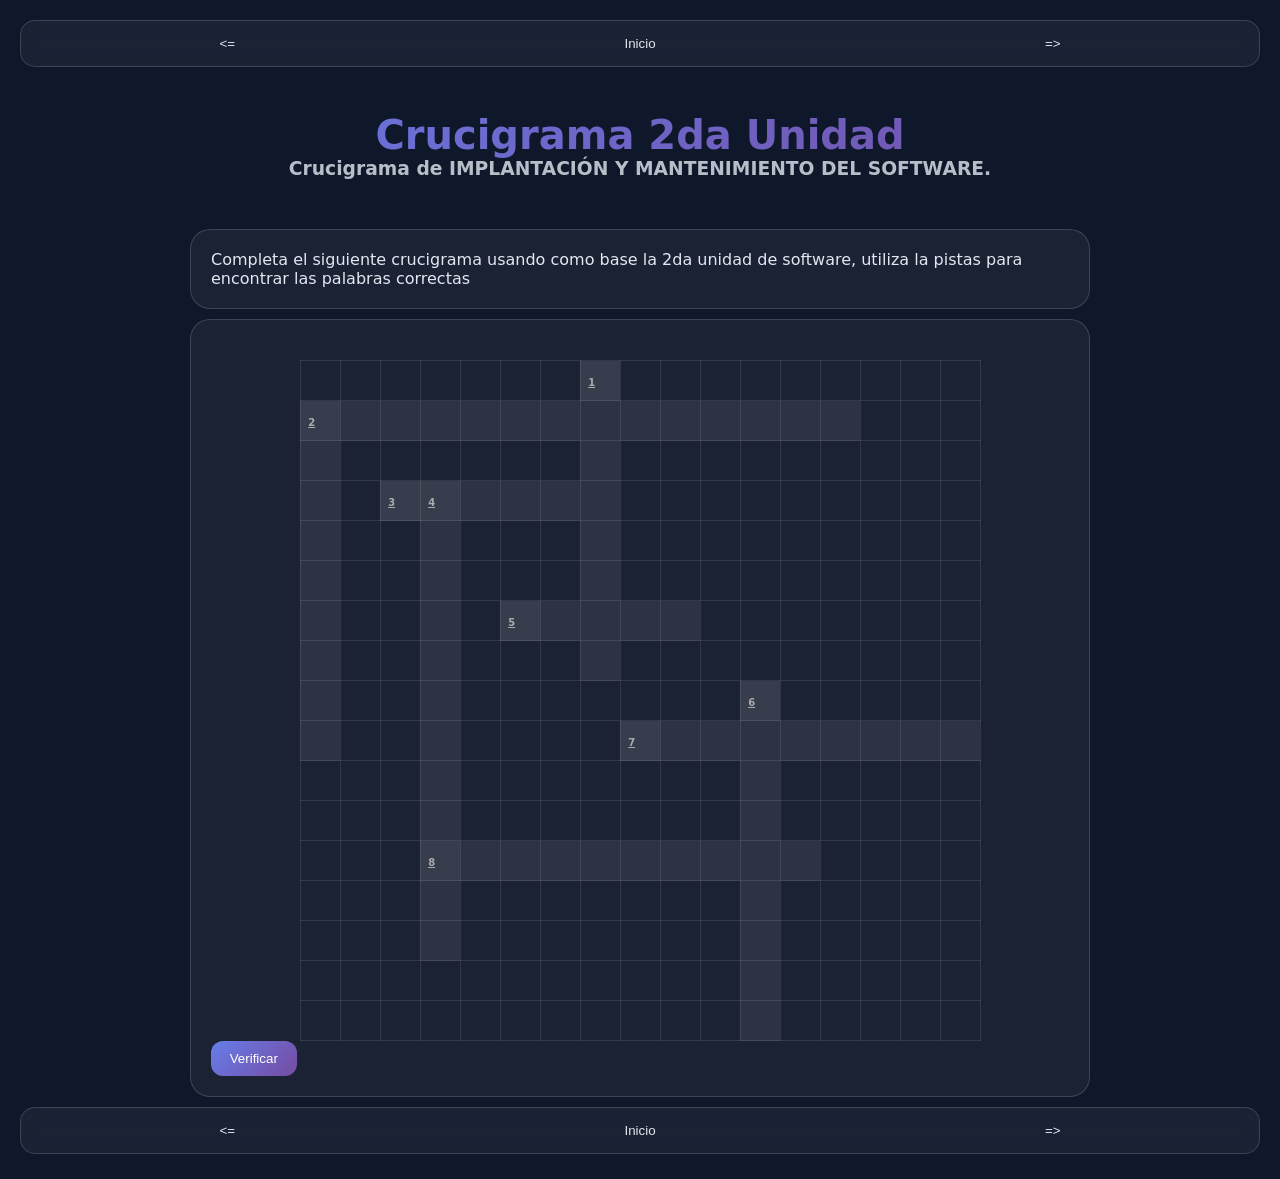
==== Crucigrama2daUnidad.htm @ ae8959f2 "Principales Pagina" ====
<!DOCTYPE html>
<html xmlns="http://www.w3.org/1999/xhtml" lang="en" xml:lang="en" prefix="dc: http://purl.org/dc/elements/1.1/">
<head><meta name="author" content="Created with Hot Potatoes by Half-Baked Software, registered to Jose."/><meta name="keywords" content="Hot Potatoes, Hot Potatoes, Half-Baked Software, Windows, University of Victoria"/>
<meta http-equiv="Content-Type" content="text/html; charset=UTF-8"/>

<meta name="dc:creator" content="Jose" />
<meta name="dc:title" content="Crucigrama 2da Unidad" />
<meta name="viewport" content="width=device-width, initial-scale=1.0">


<title>
Crucigrama 2da Unidad
</title>

<!-- Made with executable version 7.0 Release 3 Build 0 -->

<!-- The following insertion allows you to add your own code directly to this head tag from the configuration screen -->



<style>
:root {
    --primary: linear-gradient(135deg, #667eea, #764ba2);
    --bg: #0f172a;
    --glass: rgba(255,255,255,0.05);
    --border: rgba(255,255,255,0.15);
    --text: #e2e8f0;
}

/* BASE */

*{
    margin:0;
    padding:0;
    box-sizing:border-box;
}

body{
    font-family: system-ui;
    background: var(--bg);
    color: var(--text);
    padding:20px;
}
/* TITULOS */
.Titles {
    text-align: center;
    padding: 40px 20px;
}

.ExerciseTitle {
    font-size: 2.5rem;
    background: var(--primary);
    -webkit-background-clip: text;
    -webkit-text-fill-color: transparent;
}

.ExerciseSubtitle {
    opacity: 0.8;
}

/* CONTENEDORES */
.StdDiv, .ExerciseContainer {
    background: var(--glass);
    border: 1px solid var(--border);
    border-radius: 20px;
    padding: 20px;
    margin: 10px auto;
    width: 95%;
    max-width: 900px;
}

/* GRID */
table.CrosswordGrid {
    margin: auto;
    border-collapse: collapse;
    background: transparent;
}

table.CrosswordGrid td {
    width: 40px;
    height: 40px;
    text-align: center;
    font-weight: bold;
    border: 1px solid rgba(255,255,255,0.1);
}

/* CELDAS */
.LetterOnlyCell {
    background: rgba(255,255,255,0.08);
    color: white;
}

.BlankCell {
    background: transparent;
}

.NumLetterCell {
    background: rgba(255,255,255,0.12);
    cursor: pointer;
}

/* NUMEROS */
.GridNum {
    font-size: 10px;
    color: #aaa;
}

/* BOTONES */
.FuncButton {
    background: var(--primary);
    border: none;
    border-radius: 12px;
    padding: 10px 15px;
    color: white;
    cursor: pointer;
    transition: .3s;
}

.FuncButton:hover {
    transform: scale(1.05);
    opacity: 0.9;
}

/* NAVBAR */

.NavButtonBar{
    background: var(--glass);
    border:1px solid var(--border);
    border-radius:15px;
    backdrop-filter: blur(10px);
    display:flex;
    justify-content:space-between;
    gap:10px;
    padding:5px;
    margin-bottom:5px;
}

.NavButton{
    flex:1;
    padding:10px;
    border-radius:10px;
    border:none;
    background: transparent;
    color: var(--text);
    cursor:pointer;
    transition:.3s;
}

.NavButton:hover{
    background: var(--primary);
}
/* INPUT */
input {
    background: rgba(255,255,255,0.1);
    border: none;
    border-radius: 10px;
    padding: 8px;
    color: white;
}


/* FEEDBACK */
.Feedback{
    position: fixed;
    top: 50%;
    left: 50%;
    transform: translate(-50%, -50%);
    
    width: 90%;
    max-width: 400px;
    padding: 20px;
    border-radius: 20px;
    
    background:#0f172a;
    border: 1px solid var(--border);
        
    text-align: center;
    display: none;
    z-index: 999;
}

/* CLUES */
#ClueEntry {
    margin-bottom: 20px;
    font-size: 1.1rem;
}

.NumLetterCell:hover,
.LetterOnlyCell:hover {
    background: rgba(102,126,234,0.25);
    transform: scale(1.05);
    transition: 0.2s;
}

.NumLetterCell.active {
    outline: 2px solid #667eea;
    background: rgba(102,126,234,0.35);
}
</style>

<script>


<!--

function FocusAButton(){
	if (document.getElementById('CheckButton1') != null){
		document.getElementById('CheckButton1').focus();
	}
	else{
		if (document.getElementById('CheckButton2') != null){
			document.getElementById('CheckButton2').focus();
		}
		else{
			document.getElementsByTagName('button')[0].focus();
		}
	}
}



var topZ = 1000;

function ShowMessage(Feedback){
	var Output = Feedback + '<br /><br />';
	document.getElementById('FeedbackContent').innerHTML = Output;
	var FDiv = document.getElementById('FeedbackDiv');
	topZ++;
	FDiv.style.zIndex = topZ;
	FDiv.style.top = TopSettingWithScrollOffset(30) + 'px';

	FDiv.style.display = 'block';

	ShowElements(false, 'input');
	ShowElements(false, 'select');
	ShowElements(false, 'object');
	ShowElements(true, 'object', 'FeedbackContent');

	setTimeout("document.getElementById('FeedbackOKButton').focus()", 50);
	

}

function ShowElements(Show, TagName, ContainerToReverse){

	TopNode = document.getElementById(ContainerToReverse);
	var Els;
	if (TopNode != null) {
		Els = TopNode.getElementsByTagName(TagName);
	} else {
		Els = document.getElementsByTagName(TagName);
	}

	for (var i=0; i<Els.length; i++){
		if (TagName == "object") {
			//manipulate object elements in all browsers
			if (Show == true){
				Els[i].style.visibility = 'visible';
			}
			else{
				Els[i].style.visibility = 'hidden';
			}
		} 
	}
}



function HideFeedback(){
	document.getElementById('FeedbackDiv').style.display = 'none';
	ShowElements(true, 'input');
	ShowElements(true, 'select');
	ShowElements(true, 'object');
}



function PageDim(){

	this.W = 600;
	this.H = 400;
	this.W = document.getElementsByTagName('body')[0].offsetWidth;
	this.H = document.getElementsByTagName('body')[0].offsetHeight;
}

var pg = null;

function GetPageXY(El) {
	var XY = {x: 0, y: 0};
	while(El){
		XY.x += El.offsetLeft;
		XY.y += El.offsetTop;
		El = El.offsetParent;
	}
	return XY;
}

function GetScrollTop(){
	if (typeof(window.pageYOffset) == 'number'){
		return window.pageYOffset;
	}
	else{
		if ((document.body)&&(document.body.scrollTop)){
			return document.body.scrollTop;
		}
		else{
			if ((document.documentElement)&&(document.documentElement.scrollTop)){
				return document.documentElement.scrollTop;
			}
			else{
				return 0;
			}
		}
	}
}

function GetViewportHeight(){
	if (typeof window.innerHeight != 'undefined'){
		return window.innerHeight;
	}
	else{
		if (((typeof document.documentElement != 'undefined')&&(typeof document.documentElement.clientHeight !=
     'undefined'))&&(document.documentElement.clientHeight != 0)){
			return document.documentElement.clientHeight;
		}
		else{
			return document.getElementsByTagName('body')[0].clientHeight;
		}
	}
}

function TopSettingWithScrollOffset(TopPercent){
	var T = Math.floor(GetViewportHeight() * (TopPercent/100));
	return GetScrollTop() + T; 
}

//CODE FOR AVOIDING LOSS OF DATA WHEN BACKSPACE KEY INVOKES history.back()
var InTextBox = false;

function SuppressBackspace(e){ 
	if (InTextBox == true){return;}
	thisKey = e.keyCode;

	var Suppress = false;

	if (thisKey == 8) {
		Suppress = true;
		e.preventDefault();
	}
}

window.addEventListener('keypress',SuppressBackspace,false);

function ReduceItems(InArray, ReduceToSize){
	var ItemToDump=0;
	var j=0;
	while (InArray.length > ReduceToSize){
		ItemToDump = Math.floor(InArray.length*Math.random());
		InArray.splice(ItemToDump, 1);
	}
}

function Shuffle(InArray){
	var Num;
	var Temp = new Array();
	var Len = InArray.length;

	var j = Len;

	for (var i=0; i<Len; i++){
		Temp[i] = InArray[i];
	}

	for (i=0; i<Len; i++){
		Num = Math.floor(j  *  Math.random());
		InArray[i] = Temp[Num];

		for (var k=Num; k < (j-1); k++) {
			Temp[k] = Temp[k+1];
		}
		j--;
	}
	return InArray;
}

function WriteToInstructions(Feedback) {
	document.getElementById('InstructionsDiv').innerHTML = Feedback;

}




function EscapeDoubleQuotes(InString){
	return InString.replace(/"/g, '&quot;')
}

function TrimString(InString){
        var x = 0;

        if (InString.length != 0) {
                while ((InString.charAt(InString.length - 1) == '\u0020') || (InString.charAt(InString.length - 1) == '\u000A') || (InString.charAt(InString.length - 1) == '\u000D')){
                        InString = InString.substring(0, InString.length - 1)
                }

                while ((InString.charAt(0) == '\u0020') || (InString.charAt(0) == '\u000A') || (InString.charAt(0) == '\u000D')){
                        InString = InString.substring(1, InString.length)
                }

                while (InString.indexOf('  ') != -1) {
                        x = InString.indexOf('  ')
                        InString = InString.substring(0, x) + InString.substring(x+1, InString.length)
                 }

                return InString;
        }

        else {
                return '';
        }
}

function FindLongest(InArray){
	if (InArray.length < 1){return -1;}

	var Longest = 0;
	for (var i=1; i<InArray.length; i++){
		if (InArray[i].length > InArray[Longest].length){
			Longest = i;
		}
	}
	return Longest;
}

//SELECTION OBJECT FOR TYPING WITH KEYPAD
var selObj = null;
            
SelObj = function(box){
	this.box = box;
	this.selStart = this.box.selectionStart;
	this.selEnd = this.box.selectionEnd;
	this.selText = this.box.value.substring(this.selStart, this.selEnd);
	return this;
}

function setSelText(newText){
	var caretPos = this.selStart + newText.length;
	var newValue = this.box.value.substring(0, this.selStart);
	newValue += newText;
	newValue += this.box.value.substring(this.selEnd, this.box.value.length);
	this.box.value = newValue;
	this.box.setSelectionRange(caretPos, caretPos);
	this.box.focus();
}
SelObj.prototype.setSelText = setSelText;

function setSelSelectionRange(start, end){
	this.box.setSelectionRange(start, end);
}
SelObj.prototype.setSelSelectionRange = setSelSelectionRange;

//UNICODE CHARACTER FUNCTIONS
function IsCombiningDiacritic(CharNum){
	var Result = (((CharNum >= 0x0300)&&(CharNum <= 0x370))||((CharNum >= 0x20d0)&&(CharNum <= 0x20ff)));
	Result = Result || (((CharNum >= 0x3099)&&(CharNum <= 0x309a))||((CharNum >= 0xfe20)&&(CharNum <= 0xfe23)));
	return Result;
}

function IsCJK(CharNum){
	return ((CharNum >= 0x3000)&&(CharNum < 0xd800));
}

//SETUP FUNCTIONS
//BROWSER WILL REFILL TEXT BOXES FROM CACHE IF NOT PREVENTED
function ClearTextBoxes(){
	var NList = document.getElementsByTagName('input');
	for (var i=0; i<NList.length; i++){
		if ((NList[i].id.indexOf('Guess') > -1)||(NList[i].id.indexOf('Gap') > -1)){
			NList[i].value = '';
		}
		if (NList[i].id.indexOf('Chk') > -1){
			NList[i].checked = '';
		}
	}
}






//JCROSS CORE JAVASCRIPT CODE

var InGap = false;
var CurrentBox = null;
var Feedback = '';
var AcrossCaption = '';
var DownCaption = '';
var Correct = 'Correcto! Eres un genio de la ingenieria de software.';
var Incorrect = 'Esta mal. Revisa tus respuestas y vuelve a intentarlo.'; 
var GiveHint = 'Una letra de la respuesta es: ';
var YourScoreIs = 'Tu puntuación es la siguiente: ';
var BuiltGrid = '';
var BuiltExercise = '';
var Penalties = 0;
var Score = 0;
var InTextBox = false;
var Locked = false;
var TimeOver = false;
var CaseSensitive = false; 

var InputStuff = '<form method="post" action="" onsubmit="return false;"><span class="ClueNum">[strClueNum]: </span>';
InputStuff += '[strClue] <input autocomplete="off" onfocus="CurrentBox=this;InTextBox=true;" onblur="InTextBox=false;" id="[strBoxId]" type="edit" size="[strEditSize]" maxlength="[strMaxLength]"></input>';
InputStuff += '<button class="FuncButton" onclick="EnterGuess([strParams])">Introducir</button>';
InputStuff += '<button class="FuncButton" onclick="ShowHint([strParams])">Pista</button>';
InputStuff += '</form>';

var CurrBoxElement = null;
var Finished = false;

function StartUp(){
//Show a keypad if there is one	(added bugfix for 6.0.4.12)
	if (document.getElementById('CharacterKeypad') != null){
		document.getElementById('CharacterKeypad').style.display = 'block';
	}

	
	AcrossCaption = document.getElementById('CluesAcrossLabel').innerHTML;
	DownCaption = document.getElementById('CluesDownLabel').innerHTML;






}

function GetAnswerLength(Across,x,y){
	Result = 0;
	if (Across == false){
		while ((x<L.length)&&(L[x][y].length > 0)){
			Result += L[x][y].length;
			x++;
		} 
		return Result;
	}
	else{
		while ((y<L[x].length)&&(L[x][y].length > 0)){
			Result += L[x][y].length;
			y++;
		} 	
		return Result;
	}
}

function GetEditSize(Across,x,y){
	var Len = GetAnswerLength(Across,x,y);
	if (IsCJK(L[x][y].charCodeAt(0))){
		Len *= 2;
	}
	return Len;
}

function ShowClue(ClueNum,x,y){
	var Result = '';
	var Temp;
	var strParams;
	var Clue = document.getElementById('Clue_A_' + ClueNum);
	if (Clue != null){
		Temp = InputStuff.replace(/\[ClueNum\]/g, ClueNum);
		Temp = Temp.replace(/\[strClueNum\]/g, AcrossCaption + ' ' + ClueNum);
		strParams = 'true,' + ClueNum + ',' + x + ',' + y + ',\'[strBoxId]\'';
		Temp = Temp.replace(/\[strParams\]/g, strParams);
		Temp = Temp.replace(/\[strBoxId\]/g, 'GA_' + ClueNum + '_' + x + '_' + y);
		Temp = Temp.replace(/\[strEditSize\]/g, GetEditSize(true,x,y));
		Temp = Temp.replace(/\[strMaxLength\]/g, GetAnswerLength(true,x,y));
		Temp = Temp.replace(/\[strClue\]/g, Clue.innerHTML, Temp);
		Result += Temp;
	}
	Clue = document.getElementById('Clue_D_' + ClueNum);
	if (Clue != null){
		Temp = InputStuff.replace(/\[ClueNum\]/g, ClueNum);
		Temp = Temp.replace(/\[strClueNum\]/g, DownCaption + ' ' + ClueNum);
		strParams = 'false,' + ClueNum + ',' + x + ',' + y + ',\'[strBoxId]\'';
		Temp = Temp.replace(/\[strParams\]/g, strParams);
		Temp = Temp.replace(/\[strBoxId\]/g, 'GD_' + ClueNum + '_' + x + '_' + y);
		Temp = Temp.replace(/\[strEditSize\]/g, GetAnswerLength(false,x,y));
		Temp = Temp.replace(/\[strClue\]/g, Clue.innerHTML, Temp);
		Result += Temp;
	}
	document.getElementById('ClueEntry').innerHTML = Result;
}

function EnterGuess(Across,ClueNum,x,y,BoxId){
	if (document.getElementById(BoxId) != null){
		var Guess = document.getElementById(BoxId).value;
		var AnsLength = GetAnswerLength(Across,x,y);
		EnterAnswer(Guess,Across,AnsLength,x,y);
	}
}

function SplitStringToPerceivedChars(InString, PC){
	var Temp = InString.charAt(0);
	if (InString.length > 1){
		for (var i=1; i<InString.length; i++){
			if (IsCombiningDiacritic(InString.charCodeAt(i)) == true){
				Temp += InString.charAt(i);
			}
			else{
				PC.push(Temp);
				Temp = InString.charAt(i);
			}
		}
	}
	PC.push(Temp);
}

function EnterAnswer(Guess,Across,AnsLength,x,y){
	var PC = new Array();
	SplitStringToPerceivedChars(Guess, PC);
	
	var i=x;
	var j=y;
	var Letter = 0;
	while (Letter < AnsLength){
		if (Letter < PC.length){
			G[i][j] = PC[Letter];
			if (document.getElementById('L_' + i + '_' + j) != null){
				document.getElementById('L_' + i + '_' + j).innerHTML = PC[Letter];
			}
		}
		if (Across == true){
			j++;
		}
		else{
			i++;
		}
		Letter++;
	}
}

function SetGridSquareValue(x,y,Val){
	var GridId = 'L_' + x + '_' + y;
	if (document.getElementById(GridId) != null){
		document.getElementById(GridId).innerHTML = Val;
	}
}

function ShowHint(Across,ClueNum,x,y,BoxId){
	var i=x;
	var j=y;
	var LetterFromGuess = '';
	var LetterFromKey = '';
	var OutString = '';
	if (Across==true){
		while (j<L[i].length){
			if (L[i][j] != ''){
				OutString += L[i][j];
				if (CaseSensitive == true){
					LetterFromKey = L[i][j];
					LetterFromGuess = G[i][j];
				}
				else {
					LetterFromKey = L[i][j].toUpperCase();
					LetterFromGuess = G[i][j].toUpperCase();
				}
				if (LetterFromGuess != LetterFromKey){
//				if (G[i][j] != L[i][j]){
					G[i][j] = L[i][j];
					Penalties++;
					break;
				}
			}
			else{
				break;
			}
		j++;
		}
	}
	else{
		while (i<L.length){
			if (L[i][j] != ''){
				OutString += L[i][j];
				if (CaseSensitive == true){
					LetterFromKey = L[i][j];
					LetterFromGuess = G[i][j];
				}
				else {
					LetterFromKey = L[i][j].toUpperCase();
					LetterFromGuess = G[i][j].toUpperCase();
				}
				if (LetterFromGuess != LetterFromKey){
//				if (G[i][j] != L[i][j]){
					G[i][j] = L[i][j];
					Penalties++;
					break;
				}
			}
			else{
				break;
			}
		i++;
		}
	}
	if (document.getElementById(BoxId) != null){
		document.getElementById(BoxId).value = OutString;
	}
}

L = new Array();
L[0] = new Array('','','','','','','','D','','','','','','','','','');
L[1] = new Array('A','U','T','O','M','A','T','I','Z','A','C','I','O','N','','','');
L[2] = new Array('N','','','','','','','N','','','','','','','','','');
L[3] = new Array('A','','R','E','M','O','T','A','','','','','','','','','');
L[4] = new Array('L','','','X','','','','M','','','','','','','','','');
L[5] = new Array('I','','','P','','','','I','','','','','','','','','');
L[6] = new Array('T','','','L','','L','O','C','A','L','','','','','','','');
L[7] = new Array('I','','','O','','','','A','','','','','','','','','');
L[8] = new Array('C','','','R','','','','','','','','R','','','','','');
L[9] = new Array('A','','','A','','','','','E','S','C','E','N','A','R','I','O');
L[10] = new Array('','','','T','','','','','','','','G','','','','','');
L[11] = new Array('','','','O','','','','','','','','R','','','','','');
L[12] = new Array('','','','R','E','V','I','S','I','O','N','E','S','','','','');
L[13] = new Array('','','','I','','','','','','','','S','','','','','');
L[14] = new Array('','','','A','','','','','','','','I','','','','','');
L[15] = new Array('','','','','','','','','','','','O','','','','','');
L[16] = new Array('','','','','','','','','','','','N','','','','','');


CL = new Array();
CL[0] = new Array(0,0,0,0,0,0,0,1,0,0,0,0,0,0,0,0,0);
CL[1] = new Array(2,0,0,0,0,0,0,0,0,0,0,0,0,0,0,0,0);
CL[2] = new Array(0,0,0,0,0,0,0,0,0,0,0,0,0,0,0,0,0);
CL[3] = new Array(0,0,3,4,0,0,0,0,0,0,0,0,0,0,0,0,0);
CL[4] = new Array(0,0,0,0,0,0,0,0,0,0,0,0,0,0,0,0,0);
CL[5] = new Array(0,0,0,0,0,0,0,0,0,0,0,0,0,0,0,0,0);
CL[6] = new Array(0,0,0,0,0,5,0,0,0,0,0,0,0,0,0,0,0);
CL[7] = new Array(0,0,0,0,0,0,0,0,0,0,0,0,0,0,0,0,0);
CL[8] = new Array(0,0,0,0,0,0,0,0,0,0,0,6,0,0,0,0,0);
CL[9] = new Array(0,0,0,0,0,0,0,0,7,0,0,0,0,0,0,0,0);
CL[10] = new Array(0,0,0,0,0,0,0,0,0,0,0,0,0,0,0,0,0);
CL[11] = new Array(0,0,0,0,0,0,0,0,0,0,0,0,0,0,0,0,0);
CL[12] = new Array(0,0,0,8,0,0,0,0,0,0,0,0,0,0,0,0,0);
CL[13] = new Array(0,0,0,0,0,0,0,0,0,0,0,0,0,0,0,0,0);
CL[14] = new Array(0,0,0,0,0,0,0,0,0,0,0,0,0,0,0,0,0);
CL[15] = new Array(0,0,0,0,0,0,0,0,0,0,0,0,0,0,0,0,0);
CL[16] = new Array(0,0,0,0,0,0,0,0,0,0,0,0,0,0,0,0,0);


G = new Array();
G[0] = new Array('','','','','','','','','','','','','','','','','');
G[1] = new Array('','','','','','','','','','','','','','','','','');
G[2] = new Array('','','','','','','','','','','','','','','','','');
G[3] = new Array('','','','','','','','','','','','','','','','','');
G[4] = new Array('','','','','','','','','','','','','','','','','');
G[5] = new Array('','','','','','','','','','','','','','','','','');
G[6] = new Array('','','','','','','','','','','','','','','','','');
G[7] = new Array('','','','','','','','','','','','','','','','','');
G[8] = new Array('','','','','','','','','','','','','','','','','');
G[9] = new Array('','','','','','','','','','','','','','','','','');
G[10] = new Array('','','','','','','','','','','','','','','','','');
G[11] = new Array('','','','','','','','','','','','','','','','','');
G[12] = new Array('','','','','','','','','','','','','','','','','');
G[13] = new Array('','','','','','','','','','','','','','','','','');
G[14] = new Array('','','','','','','','','','','','','','','','','');
G[15] = new Array('','','','','','','','','','','','','','','','','');
G[16] = new Array('','','','','','','','','','','','','','','','','');


function CheckAnswers(){
	if (Locked == true){return;}

	var AllCorrect = true;
	var TotLetters = 0;
	var CorrectLetters = 0;
	var LetterFromKey = ''; 
	var LetterFromGuess = '';
	
//Check each letter
	for (var i=0; i<L.length; i++){
		for (var j=0; j<L[i].length; j++){
			if (L[i][j] != ''){
				TotLetters++;
				if (CaseSensitive == true) {
					LetterFromKey = L[i][j];
					LetterFromGuess = G[i][j];
				}
				else {
					LetterFromKey = L[i][j].toUpperCase();
					LetterFromGuess = G[i][j].toUpperCase();
				}
				if (LetterFromGuess != LetterFromKey){ 
					G[i][j] = '';
//Blank that square in the grid
					SetGridSquareValue(i,j,'');
					AllCorrect = false;
				}
				else{
					CorrectLetters++;
				}
			}
		}
	}

	Score = Math.floor(((CorrectLetters-Penalties) * 100)/TotLetters);
	if (Score < 0){Score = 0;}

//Compile the output
	var Output = '';

	if (AllCorrect == true){
		Output = Correct + '<br />';
	}

	Output += YourScoreIs + ' ' + Score + '%.<br />';
	if (AllCorrect == false){
		Output += Incorrect;
		Penalties++;
	}

	ShowMessage(Output);
	WriteToInstructions(Output);
	
	if ((AllCorrect == true)||(TimeOver == true)){


		TimeOver = true;
		Locked = true;
		Finished = true;
	}

}

function TypeChars(Chars){
	if (CurrentBox != null){
		CurrentBox.value += Chars;
	}
}

document.addEventListener('DOMContentLoaded', () => {

    // EFECTO HOVER EN CELDAS
    document.querySelectorAll('.LetterOnlyCell, .NumLetterCell').forEach(cell => {
        cell.addEventListener('mouseenter', () => {
            cell.style.background = "rgba(102,126,234,0.3)";
        });

        cell.addEventListener('mouseleave', () => {
            cell.style.background = "";
        });
    });

    // ANIMACION BOTON CHECK
    const checkBtn = document.getElementById('CheckButton2');
    if(checkBtn){
        checkBtn.addEventListener('click', () => {
            checkBtn.style.transform = "scale(0.9)";
            setTimeout(()=> checkBtn.style.transform = "scale(1)", 150);
        });
    }

    // EFECTO RIPPLE EN BOTONES
    document.querySelectorAll('button').forEach(btn => {
        btn.addEventListener('click', function (e) {

            const ripple = document.createElement('span');
            const size = Math.max(this.clientWidth, this.clientHeight);

            ripple.style.cssText = `
                position:absolute;
                width:${size}px;
                height:${size}px;
                left:${e.offsetX - size/2}px;
                top:${e.offsetY - size/2}px;
                background: radial-gradient(circle, rgba(255,255,255,0.3), transparent);
                border-radius:50%;
                transform:scale(0);
                animation:ripple 0.5s linear;
                pointer-events:none;
            `;

            this.appendChild(ripple);
            setTimeout(() => ripple.remove(), 500);
        });
    });

});

// ANIMACION
const style = document.createElement('style');
style.innerHTML = `
@keyframes ripple {
    to {
        transform: scale(4);
        opacity: 0;
    }
}`;
document.head.appendChild(style);
document.addEventListener('DOMContentLoaded', () => {

    document.querySelectorAll('.NumLetterCell').forEach(cell => {

        cell.style.cursor = "pointer";

        cell.addEventListener('click', (e) => {

            const link = cell.querySelector('.GridNum');

            if (link) {
                link.dispatchEvent(new Event('click', { bubbles: true }));
            }

        });

    });

});
document.addEventListener('DOMContentLoaded', () => {

    document.querySelectorAll('.NumLetterCell').forEach(cell => {

        cell.addEventListener('click', () => {

            document.querySelectorAll('.NumLetterCell')
                .forEach(c => c.classList.remove('active'));

            cell.classList.add('active');

        });
    });

});

//-->

//]]>

</script>


</head>

<body onload="StartUp()" id="TheBody" >

<!-- BeginTopNavButtons -->


<div class="NavButtonBar" id="TopNavBar">


<button class="NavButton" onclick="history.back(); return false;">&lt;=</button>



<button class="NavButton" onclick="location='index.htm'; return false;"> Inicio </button>



<button class="NavButton" onclick="location='Match2DAUnidad.htm'; return false;">=&gt;</button>


</div>



<!-- EndTopNavButtons -->

<div class="Titles">
	<h2 class="ExerciseTitle">Crucigrama 2da Unidad</h2>

	<h3 class="ExerciseSubtitle">Crucigrama de IMPLANTACI&#x00D3;N Y MANTENIMIENTO DEL SOFTWARE. </h3>



</div>

<div id="InstructionsDiv" class="StdDiv">
	<div id="Instructions">Completa el siguiente crucigrama usando como base la 2da unidad de software, utiliza la pistas para encontrar las palabras correctas</div>
</div>

<div id="ContainerDiv">



<div class="ExerciseContainer">




<div id="ClueEntry">

</div>

<!-- This top button is hidden; uncomment it to reveal it. -->
<!--
<button id="CheckButton1" class="FuncButton" onclick="CheckAnswers()">&#160;Check&#160;</button>

 -->
 
<table class="CrosswordGrid">
<tbody>

<tr id="Row_0"><td class="BlankCell">&#160;</td><td class="BlankCell">&#160;</td><td class="BlankCell">&#160;</td><td class="BlankCell">&#160;</td><td class="BlankCell">&#160;</td><td class="BlankCell">&#160;</td><td class="BlankCell">&#160;</td><td class="NumLetterCell"><a href="javascript:void(0);" class="GridNum" onclick="ShowClue(1,0,7)">1</a><span class="NumLetterCellText" id="L_0_7" onclick="ShowClue(1,0,7)">&#160;&#160;&#160;</span></td><td class="BlankCell">&#160;</td><td class="BlankCell">&#160;</td><td class="BlankCell">&#160;</td><td class="BlankCell">&#160;</td><td class="BlankCell">&#160;</td><td class="BlankCell">&#160;</td><td class="BlankCell">&#160;</td><td class="BlankCell">&#160;</td><td class="BlankCell">&#160;</td></tr><tr id="Row_1"><td class="NumLetterCell"><a href="javascript:void(0);" class="GridNum" onclick="ShowClue(2,1,0)">2</a><span class="NumLetterCellText" id="L_1_0" onclick="ShowClue(2,1,0)">&#160;&#160;&#160;</span></td><td class="LetterOnlyCell"><span id="L_1_1">&#160;</span></td><td class="LetterOnlyCell"><span id="L_1_2">&#160;</span></td><td class="LetterOnlyCell"><span id="L_1_3">&#160;</span></td><td class="LetterOnlyCell"><span id="L_1_4">&#160;</span></td><td class="LetterOnlyCell"><span id="L_1_5">&#160;</span></td><td class="LetterOnlyCell"><span id="L_1_6">&#160;</span></td><td class="LetterOnlyCell"><span id="L_1_7">&#160;</span></td><td class="LetterOnlyCell"><span id="L_1_8">&#160;</span></td><td class="LetterOnlyCell"><span id="L_1_9">&#160;</span></td><td class="LetterOnlyCell"><span id="L_1_10">&#160;</span></td><td class="LetterOnlyCell"><span id="L_1_11">&#160;</span></td><td class="LetterOnlyCell"><span id="L_1_12">&#160;</span></td><td class="LetterOnlyCell"><span id="L_1_13">&#160;</span></td><td class="BlankCell">&#160;</td><td class="BlankCell">&#160;</td><td class="BlankCell">&#160;</td></tr><tr id="Row_2"><td class="LetterOnlyCell"><span id="L_2_0">&#160;</span></td><td class="BlankCell">&#160;</td><td class="BlankCell">&#160;</td><td class="BlankCell">&#160;</td><td class="BlankCell">&#160;</td><td class="BlankCell">&#160;</td><td class="BlankCell">&#160;</td><td class="LetterOnlyCell"><span id="L_2_7">&#160;</span></td><td class="BlankCell">&#160;</td><td class="BlankCell">&#160;</td><td class="BlankCell">&#160;</td><td class="BlankCell">&#160;</td><td class="BlankCell">&#160;</td><td class="BlankCell">&#160;</td><td class="BlankCell">&#160;</td><td class="BlankCell">&#160;</td><td class="BlankCell">&#160;</td></tr><tr id="Row_3"><td class="LetterOnlyCell"><span id="L_3_0">&#160;</span></td><td class="BlankCell">&#160;</td><td class="NumLetterCell"><a href="javascript:void(0);" class="GridNum" onclick="ShowClue(3,3,2)">3</a><span class="NumLetterCellText" id="L_3_2" onclick="ShowClue(3,3,2)">&#160;&#160;&#160;</span></td><td class="NumLetterCell"><a href="javascript:void(0);" class="GridNum" onclick="ShowClue(4,3,3)">4</a><span class="NumLetterCellText" id="L_3_3" onclick="ShowClue(4,3,3)">&#160;&#160;&#160;</span></td><td class="LetterOnlyCell"><span id="L_3_4">&#160;</span></td><td class="LetterOnlyCell"><span id="L_3_5">&#160;</span></td><td class="LetterOnlyCell"><span id="L_3_6">&#160;</span></td><td class="LetterOnlyCell"><span id="L_3_7">&#160;</span></td><td class="BlankCell">&#160;</td><td class="BlankCell">&#160;</td><td class="BlankCell">&#160;</td><td class="BlankCell">&#160;</td><td class="BlankCell">&#160;</td><td class="BlankCell">&#160;</td><td class="BlankCell">&#160;</td><td class="BlankCell">&#160;</td><td class="BlankCell">&#160;</td></tr><tr id="Row_4"><td class="LetterOnlyCell"><span id="L_4_0">&#160;</span></td><td class="BlankCell">&#160;</td><td class="BlankCell">&#160;</td><td class="LetterOnlyCell"><span id="L_4_3">&#160;</span></td><td class="BlankCell">&#160;</td><td class="BlankCell">&#160;</td><td class="BlankCell">&#160;</td><td class="LetterOnlyCell"><span id="L_4_7">&#160;</span></td><td class="BlankCell">&#160;</td><td class="BlankCell">&#160;</td><td class="BlankCell">&#160;</td><td class="BlankCell">&#160;</td><td class="BlankCell">&#160;</td><td class="BlankCell">&#160;</td><td class="BlankCell">&#160;</td><td class="BlankCell">&#160;</td><td class="BlankCell">&#160;</td></tr><tr id="Row_5"><td class="LetterOnlyCell"><span id="L_5_0">&#160;</span></td><td class="BlankCell">&#160;</td><td class="BlankCell">&#160;</td><td class="LetterOnlyCell"><span id="L_5_3">&#160;</span></td><td class="BlankCell">&#160;</td><td class="BlankCell">&#160;</td><td class="BlankCell">&#160;</td><td class="LetterOnlyCell"><span id="L_5_7">&#160;</span></td><td class="BlankCell">&#160;</td><td class="BlankCell">&#160;</td><td class="BlankCell">&#160;</td><td class="BlankCell">&#160;</td><td class="BlankCell">&#160;</td><td class="BlankCell">&#160;</td><td class="BlankCell">&#160;</td><td class="BlankCell">&#160;</td><td class="BlankCell">&#160;</td></tr><tr id="Row_6"><td class="LetterOnlyCell"><span id="L_6_0">&#160;</span></td><td class="BlankCell">&#160;</td><td class="BlankCell">&#160;</td><td class="LetterOnlyCell"><span id="L_6_3">&#160;</span></td><td class="BlankCell">&#160;</td><td class="NumLetterCell"><a href="javascript:void(0);" class="GridNum" onclick="ShowClue(5,6,5)">5</a><span class="NumLetterCellText" id="L_6_5" onclick="ShowClue(5,6,5)">&#160;&#160;&#160;</span></td><td class="LetterOnlyCell"><span id="L_6_6">&#160;</span></td><td class="LetterOnlyCell"><span id="L_6_7">&#160;</span></td><td class="LetterOnlyCell"><span id="L_6_8">&#160;</span></td><td class="LetterOnlyCell"><span id="L_6_9">&#160;</span></td><td class="BlankCell">&#160;</td><td class="BlankCell">&#160;</td><td class="BlankCell">&#160;</td><td class="BlankCell">&#160;</td><td class="BlankCell">&#160;</td><td class="BlankCell">&#160;</td><td class="BlankCell">&#160;</td></tr><tr id="Row_7"><td class="LetterOnlyCell"><span id="L_7_0">&#160;</span></td><td class="BlankCell">&#160;</td><td class="BlankCell">&#160;</td><td class="LetterOnlyCell"><span id="L_7_3">&#160;</span></td><td class="BlankCell">&#160;</td><td class="BlankCell">&#160;</td><td class="BlankCell">&#160;</td><td class="LetterOnlyCell"><span id="L_7_7">&#160;</span></td><td class="BlankCell">&#160;</td><td class="BlankCell">&#160;</td><td class="BlankCell">&#160;</td><td class="BlankCell">&#160;</td><td class="BlankCell">&#160;</td><td class="BlankCell">&#160;</td><td class="BlankCell">&#160;</td><td class="BlankCell">&#160;</td><td class="BlankCell">&#160;</td></tr><tr id="Row_8"><td class="LetterOnlyCell"><span id="L_8_0">&#160;</span></td><td class="BlankCell">&#160;</td><td class="BlankCell">&#160;</td><td class="LetterOnlyCell"><span id="L_8_3">&#160;</span></td><td class="BlankCell">&#160;</td><td class="BlankCell">&#160;</td><td class="BlankCell">&#160;</td><td class="BlankCell">&#160;</td><td class="BlankCell">&#160;</td><td class="BlankCell">&#160;</td><td class="BlankCell">&#160;</td><td class="NumLetterCell"><a href="javascript:void(0);" class="GridNum" onclick="ShowClue(6,8,11)">6</a><span class="NumLetterCellText" id="L_8_11" onclick="ShowClue(6,8,11)">&#160;&#160;&#160;</span></td><td class="BlankCell">&#160;</td><td class="BlankCell">&#160;</td><td class="BlankCell">&#160;</td><td class="BlankCell">&#160;</td><td class="BlankCell">&#160;</td></tr><tr id="Row_9"><td class="LetterOnlyCell"><span id="L_9_0">&#160;</span></td><td class="BlankCell">&#160;</td><td class="BlankCell">&#160;</td><td class="LetterOnlyCell"><span id="L_9_3">&#160;</span></td><td class="BlankCell">&#160;</td><td class="BlankCell">&#160;</td><td class="BlankCell">&#160;</td><td class="BlankCell">&#160;</td><td class="NumLetterCell"><a href="javascript:void(0);" class="GridNum" onclick="ShowClue(7,9,8)">7</a><span class="NumLetterCellText" id="L_9_8" onclick="ShowClue(7,9,8)">&#160;&#160;&#160;</span></td><td class="LetterOnlyCell"><span id="L_9_9">&#160;</span></td><td class="LetterOnlyCell"><span id="L_9_10">&#160;</span></td><td class="LetterOnlyCell"><span id="L_9_11">&#160;</span></td><td class="LetterOnlyCell"><span id="L_9_12">&#160;</span></td><td class="LetterOnlyCell"><span id="L_9_13">&#160;</span></td><td class="LetterOnlyCell"><span id="L_9_14">&#160;</span></td><td class="LetterOnlyCell"><span id="L_9_15">&#160;</span></td><td class="LetterOnlyCell"><span id="L_9_16">&#160;</span></td></tr><tr id="Row_10"><td class="BlankCell">&#160;</td><td class="BlankCell">&#160;</td><td class="BlankCell">&#160;</td><td class="LetterOnlyCell"><span id="L_10_3">&#160;</span></td><td class="BlankCell">&#160;</td><td class="BlankCell">&#160;</td><td class="BlankCell">&#160;</td><td class="BlankCell">&#160;</td><td class="BlankCell">&#160;</td><td class="BlankCell">&#160;</td><td class="BlankCell">&#160;</td><td class="LetterOnlyCell"><span id="L_10_11">&#160;</span></td><td class="BlankCell">&#160;</td><td class="BlankCell">&#160;</td><td class="BlankCell">&#160;</td><td class="BlankCell">&#160;</td><td class="BlankCell">&#160;</td></tr><tr id="Row_11"><td class="BlankCell">&#160;</td><td class="BlankCell">&#160;</td><td class="BlankCell">&#160;</td><td class="LetterOnlyCell"><span id="L_11_3">&#160;</span></td><td class="BlankCell">&#160;</td><td class="BlankCell">&#160;</td><td class="BlankCell">&#160;</td><td class="BlankCell">&#160;</td><td class="BlankCell">&#160;</td><td class="BlankCell">&#160;</td><td class="BlankCell">&#160;</td><td class="LetterOnlyCell"><span id="L_11_11">&#160;</span></td><td class="BlankCell">&#160;</td><td class="BlankCell">&#160;</td><td class="BlankCell">&#160;</td><td class="BlankCell">&#160;</td><td class="BlankCell">&#160;</td></tr><tr id="Row_12"><td class="BlankCell">&#160;</td><td class="BlankCell">&#160;</td><td class="BlankCell">&#160;</td><td class="NumLetterCell"><a href="javascript:void(0);" class="GridNum" onclick="ShowClue(8,12,3)">8</a><span class="NumLetterCellText" id="L_12_3" onclick="ShowClue(8,12,3)">&#160;&#160;&#160;</span></td><td class="LetterOnlyCell"><span id="L_12_4">&#160;</span></td><td class="LetterOnlyCell"><span id="L_12_5">&#160;</span></td><td class="LetterOnlyCell"><span id="L_12_6">&#160;</span></td><td class="LetterOnlyCell"><span id="L_12_7">&#160;</span></td><td class="LetterOnlyCell"><span id="L_12_8">&#160;</span></td><td class="LetterOnlyCell"><span id="L_12_9">&#160;</span></td><td class="LetterOnlyCell"><span id="L_12_10">&#160;</span></td><td class="LetterOnlyCell"><span id="L_12_11">&#160;</span></td><td class="LetterOnlyCell"><span id="L_12_12">&#160;</span></td><td class="BlankCell">&#160;</td><td class="BlankCell">&#160;</td><td class="BlankCell">&#160;</td><td class="BlankCell">&#160;</td></tr><tr id="Row_13"><td class="BlankCell">&#160;</td><td class="BlankCell">&#160;</td><td class="BlankCell">&#160;</td><td class="LetterOnlyCell"><span id="L_13_3">&#160;</span></td><td class="BlankCell">&#160;</td><td class="BlankCell">&#160;</td><td class="BlankCell">&#160;</td><td class="BlankCell">&#160;</td><td class="BlankCell">&#160;</td><td class="BlankCell">&#160;</td><td class="BlankCell">&#160;</td><td class="LetterOnlyCell"><span id="L_13_11">&#160;</span></td><td class="BlankCell">&#160;</td><td class="BlankCell">&#160;</td><td class="BlankCell">&#160;</td><td class="BlankCell">&#160;</td><td class="BlankCell">&#160;</td></tr><tr id="Row_14"><td class="BlankCell">&#160;</td><td class="BlankCell">&#160;</td><td class="BlankCell">&#160;</td><td class="LetterOnlyCell"><span id="L_14_3">&#160;</span></td><td class="BlankCell">&#160;</td><td class="BlankCell">&#160;</td><td class="BlankCell">&#160;</td><td class="BlankCell">&#160;</td><td class="BlankCell">&#160;</td><td class="BlankCell">&#160;</td><td class="BlankCell">&#160;</td><td class="LetterOnlyCell"><span id="L_14_11">&#160;</span></td><td class="BlankCell">&#160;</td><td class="BlankCell">&#160;</td><td class="BlankCell">&#160;</td><td class="BlankCell">&#160;</td><td class="BlankCell">&#160;</td></tr><tr id="Row_15"><td class="BlankCell">&#160;</td><td class="BlankCell">&#160;</td><td class="BlankCell">&#160;</td><td class="BlankCell">&#160;</td><td class="BlankCell">&#160;</td><td class="BlankCell">&#160;</td><td class="BlankCell">&#160;</td><td class="BlankCell">&#160;</td><td class="BlankCell">&#160;</td><td class="BlankCell">&#160;</td><td class="BlankCell">&#160;</td><td class="LetterOnlyCell"><span id="L_15_11">&#160;</span></td><td class="BlankCell">&#160;</td><td class="BlankCell">&#160;</td><td class="BlankCell">&#160;</td><td class="BlankCell">&#160;</td><td class="BlankCell">&#160;</td></tr><tr id="Row_16"><td class="BlankCell">&#160;</td><td class="BlankCell">&#160;</td><td class="BlankCell">&#160;</td><td class="BlankCell">&#160;</td><td class="BlankCell">&#160;</td><td class="BlankCell">&#160;</td><td class="BlankCell">&#160;</td><td class="BlankCell">&#160;</td><td class="BlankCell">&#160;</td><td class="BlankCell">&#160;</td><td class="BlankCell">&#160;</td><td class="LetterOnlyCell"><span id="L_16_11">&#160;</span></td><td class="BlankCell">&#160;</td><td class="BlankCell">&#160;</td><td class="BlankCell">&#160;</td><td class="BlankCell">&#160;</td><td class="BlankCell">&#160;</td></tr>

</tbody>
</table>

<button id="CheckButton2" class="FuncButton" onclick="CheckAnswers()">&#160;Verificar&#160;</button>

<table id="Clues" style="display: none;">
<tbody>
<tr>
<td>

<table class="ClueList">
<tbody id="CluesAcross">
<tr><td colspan="2"><h3 class="ExerciseSubtitle" id="CluesAcrossLabel">Horizontal:</h3></td></tr>

<tr><td class="ClueNum">2. </td><td id="Clue_A_2" class="Clue">Estrategia para repetir pruebas en sistemas complejos a bajo costo.</td></tr><tr><td class="ClueNum">3. </td><td id="Clue_A_3" class="Clue">Regresi&#x00F3;n donde un cambio afecta a otra &#x00E1;rea distinta del sistema.</td></tr><tr><td class="ClueNum">5. </td><td id="Clue_A_5" class="Clue">Tipo de regresi&#x00F3;n donde arreglar un error crea uno nuevo en el mismo lugar.</td></tr><tr><td class="ClueNum">7. </td><td id="Clue_A_7" class="Clue">Estrategia basada en modelos que realiza pruebas acorde al mundo real</td></tr><tr><td class="ClueNum">8. </td><td id="Clue_A_8" class="Clue">Son una t&#x00E9;cnica est&#x00E1;tica que consiste en realizar un an&#x00E1;lisis de un documento <br />con el objetivo de encontrar y eliminar errores. </td></tr>

</tbody>
</table>

</td>

<td>

<table class="ClueList">
<tbody id="CluesDown">
<tr><td colspan="2"><h3 class="ExerciseSubtitle" id="CluesDownLabel">Vertical:</h3></td></tr>

<tr><td class="ClueNum">1. </td><td id="Clue_D_1" class="Clue">Estrategia que minimiza la planificaci&#x00F3;n y valora la flexibilidad</td></tr><tr><td class="ClueNum">2. </td><td id="Clue_D_2" class="Clue">Estrategia que usa t&#x00E9;cnicas formales en requisitos y dise&#x00F1;o</td></tr><tr><td class="ClueNum">4. </td><td id="Clue_D_4" class="Clue">Estrategia din&#x00E1;mica donde se aprende del dise&#x00F1;o mientras se ejecuta.</td></tr><tr><td class="ClueNum">6. </td><td id="Clue_D_6" class="Clue">Mala conducta de una funci&#x00F3;n que antes era correcta tras un cambio.</td></tr>

</tbody>
</table>

</td>
</tr>
</tbody>
</table>

</div>

</div>

<div class="Feedback" id="FeedbackDiv">
<div class="FeedbackText" id="FeedbackContent"></div>
<button id="FeedbackOKButton" class="FuncButton" onclick="HideFeedback(); return false;">&#160;OK&#160;</button>
</div>

<!-- BeginBottomNavButtons -->


<div class="NavButtonBar" id="BottomNavBar">


<button class="NavButton" onclick="history.back(); return false;">&lt;=</button>



<button class="NavButton" onclick="location='index.htm'; return false;"> Inicio </button>



<button class="NavButton" onclick="location='Match2DAUnidad.htm'; return false;">=&gt;</button>


</div>



<!-- EndBottomNavButtons -->

<!-- BeginSubmissionForm -->

<!-- EndSubmissionForm -->

</body>

</html>
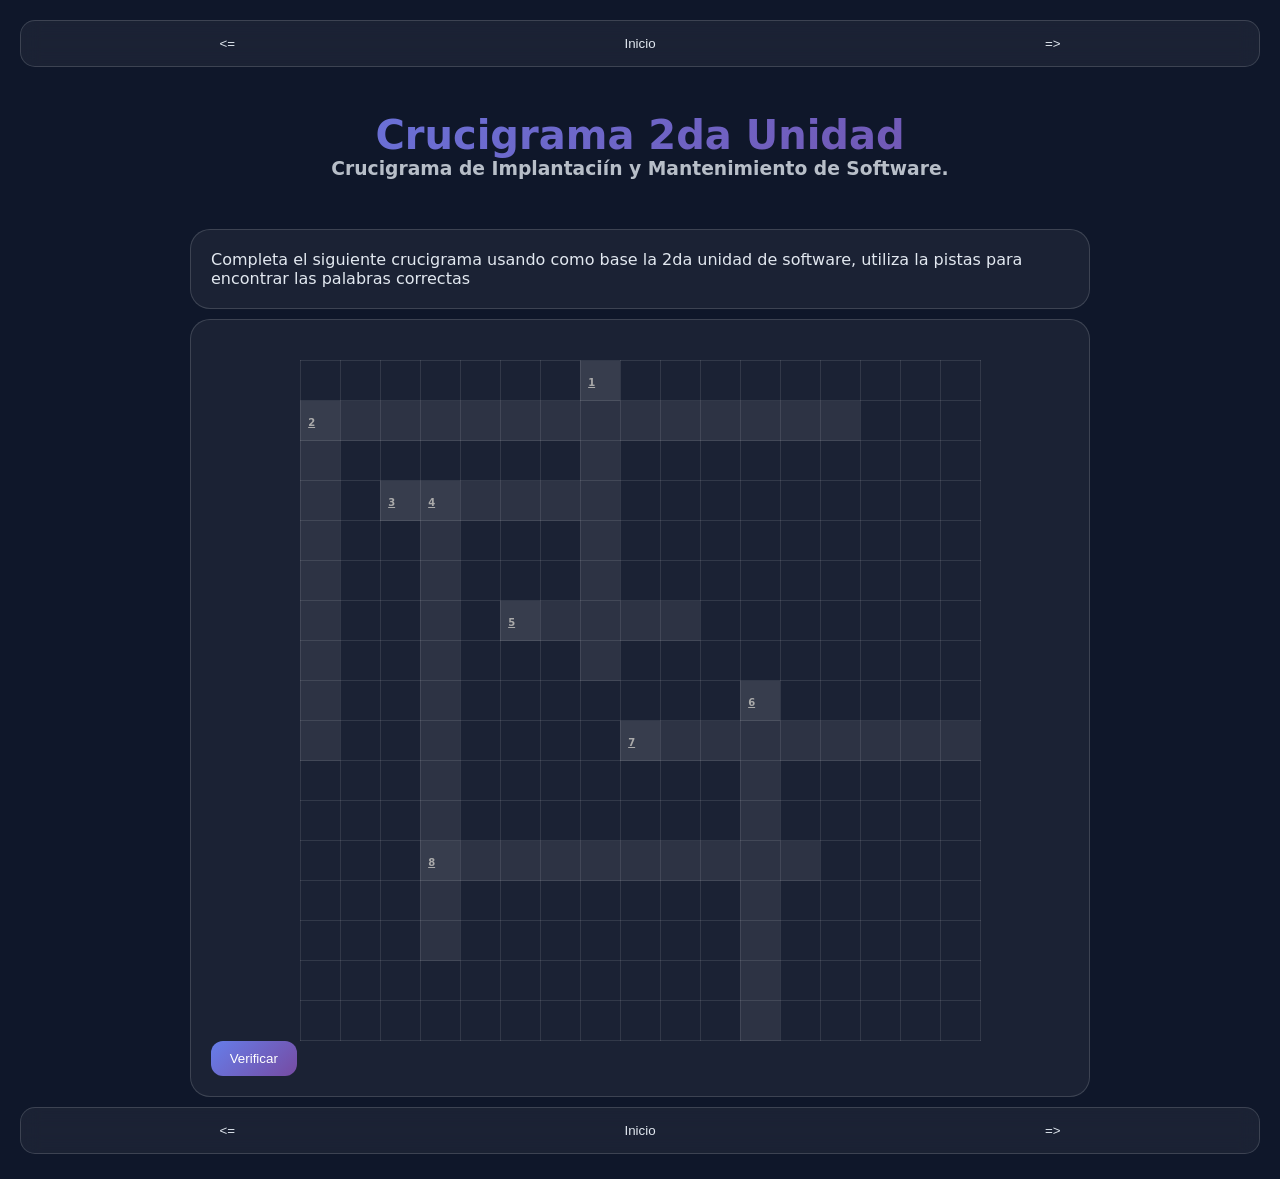
==== commit 1f97b651: "Titulo Cruci" ====
--- a/Crucigrama2daUnidad.htm
+++ b/Crucigrama2daUnidad.htm
@@ -968,7 +968,7 @@
 <div class="Titles">
 	<h2 class="ExerciseTitle">Crucigrama 2da Unidad</h2>
 
-	<h3 class="ExerciseSubtitle">Crucigrama de IMPLANTACI&#x00D3;N Y MANTENIMIENTO DEL SOFTWARE. </h3>
+	<h3 class="ExerciseSubtitle">Crucigrama de Implantaciín y Mantenimiento de Software. </h3>
 
 
 
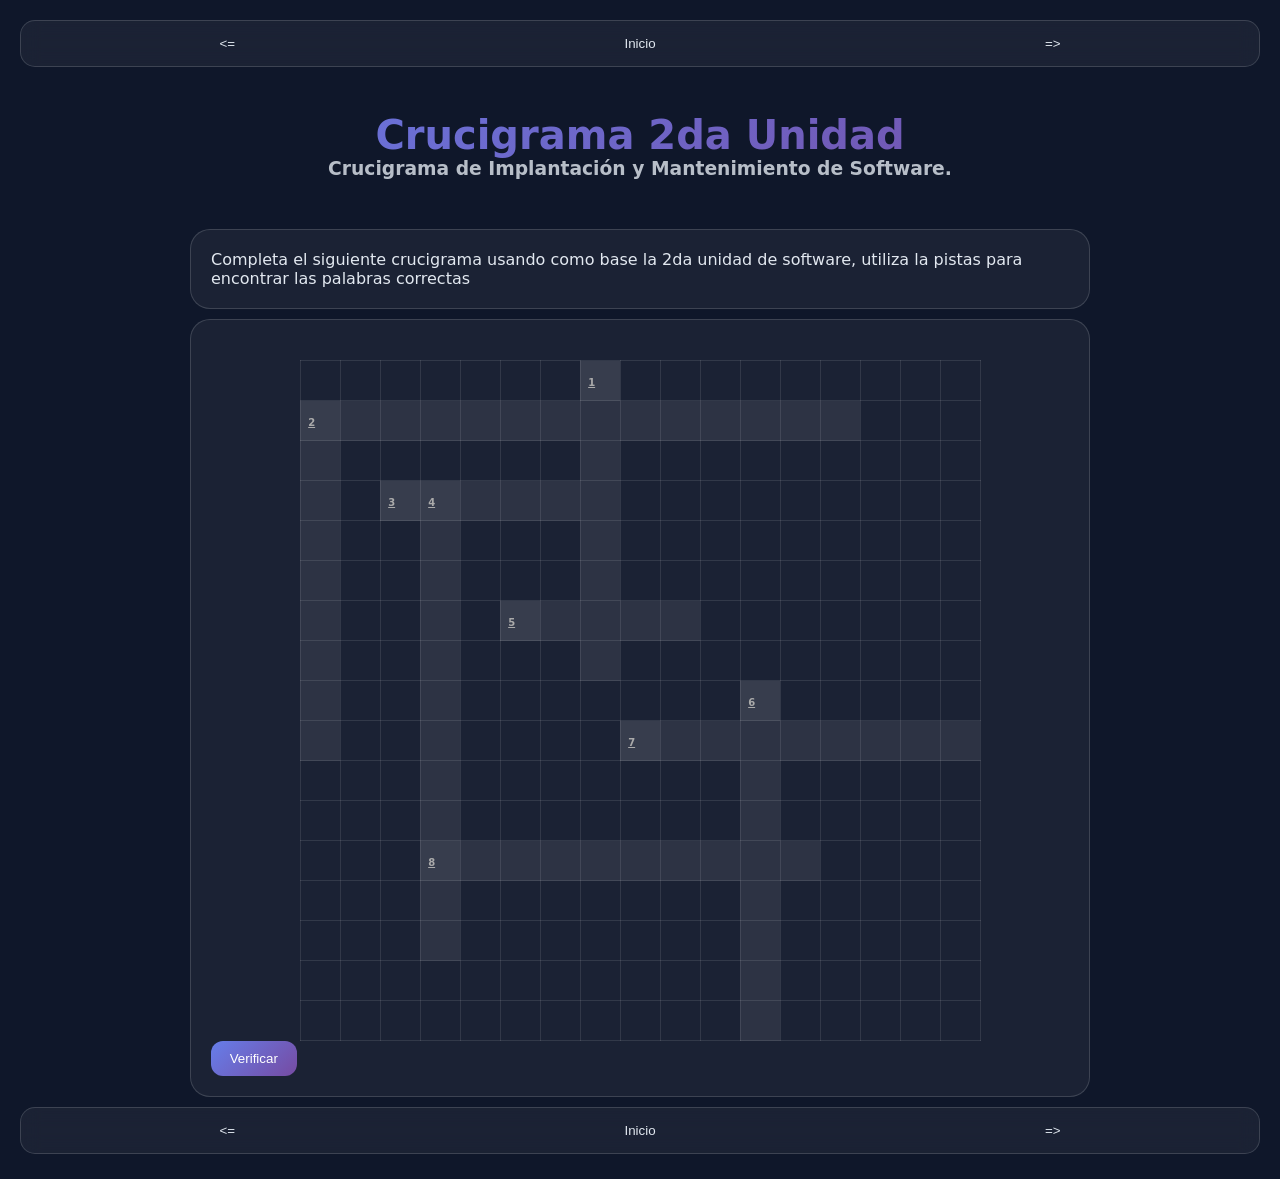
==== commit 5e3a02cf: "Titulo Cruci 2 Cambio" ====
--- a/Crucigrama2daUnidad.htm
+++ b/Crucigrama2daUnidad.htm
@@ -968,7 +968,7 @@
 <div class="Titles">
 	<h2 class="ExerciseTitle">Crucigrama 2da Unidad</h2>
 
-	<h3 class="ExerciseSubtitle">Crucigrama de Implantaciín y Mantenimiento de Software. </h3>
+	<h3 class="ExerciseSubtitle">Crucigrama de Implantación y Mantenimiento de Software. </h3>
 
 
 
